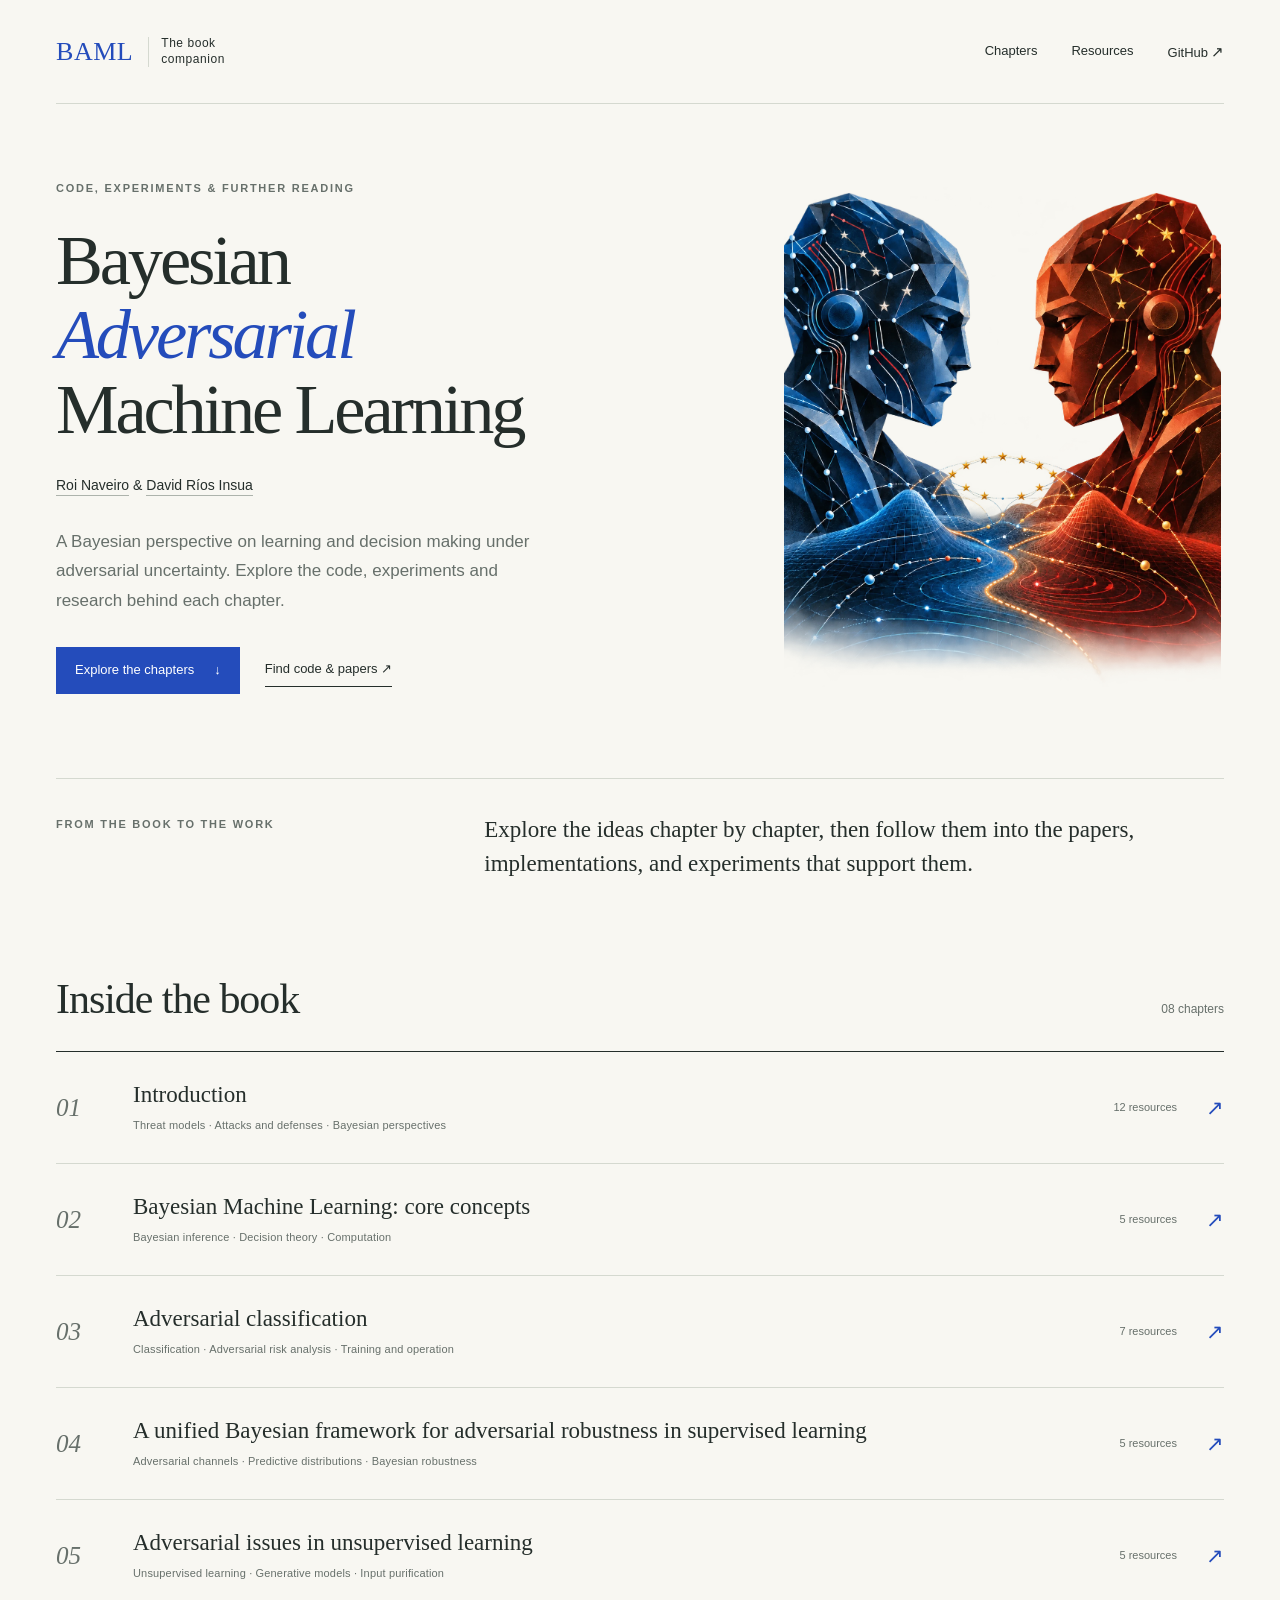
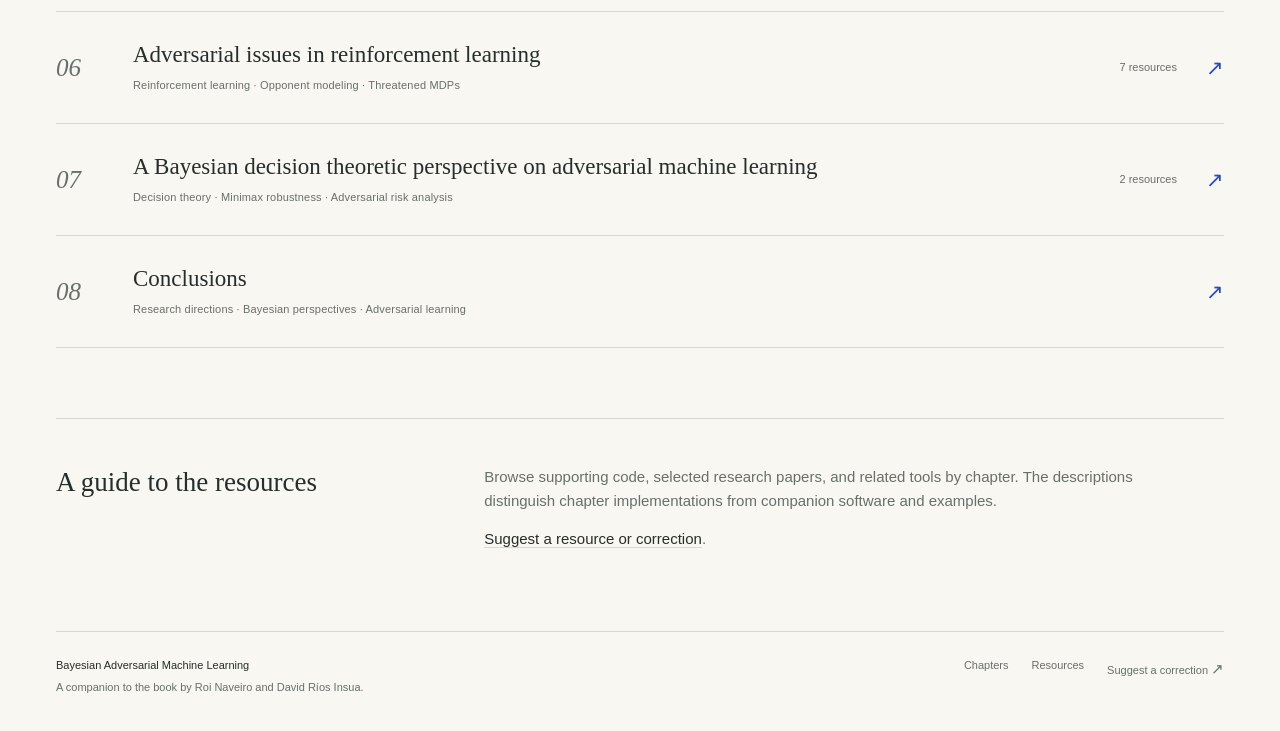
==== docs/index.html @ 81faee70 "Blend homepage artwork into the page background" ====
<!doctype html>
<html lang="en">
<head>
  <meta charset="utf-8">
  <meta name="viewport" content="width=device-width, initial-scale=1">
  <title>Bayesian Adversarial Machine Learning</title>
  <meta name="description" content="A Bayesian perspective on learning and decision making under adversarial uncertainty. Explore the code, experiments and research behind each chapter.">
  <meta name="theme-color" content="#f8f7f2">
  <meta property="og:type" content="website">
  <meta property="og:title" content="Bayesian Adversarial Machine Learning">
  <meta property="og:description" content="A Bayesian perspective on learning and decision making under adversarial uncertainty. Explore the code, experiments and research behind each chapter.">
  <meta property="og:url" content="https://bayesian-adversarial-ml.github.io/">
  <meta name="twitter:card" content="summary">
  <link rel="canonical" href="https://bayesian-adversarial-ml.github.io/">
  <link rel="icon" href="./assets/favicon.svg" type="image/svg+xml">
  <link rel="stylesheet" href="./assets/site.css">
  <script src="./assets/site.js" defer></script>
</head>
<body>
<a class="skip-link" href="#main">Skip to content</a>
<header class="site-header container">
  <a class="brand" href="./" aria-label="Bayesian Adversarial Machine Learning home"><span class="brand-mark" aria-hidden="true">BAML</span><span class="brand-name">The book<br>companion</span></a>
  <nav class="primary-nav" aria-label="Main navigation">
    <a href="./#chapters">Chapters</a>
    <a href="./resources/">Resources</a>
    <a href="https://github.com/bayesian-adversarial-ml">GitHub<span class="external-arrow" aria-hidden="true">↗</span></a>
  </nav>
</header>
<main id="main" class="container">
<section class="hero" aria-labelledby="book-title">
  <div class="hero-copy"><p class="eyebrow">Code, experiments &amp; further reading</p>
    <h1 id="book-title">Bayesian<br><em>Adversarial</em><br>Machine Learning</h1>
    <p class="authors"><a href="https://roinaveiro.github.io/">Roi Naveiro</a> <span aria-hidden="true">&amp;</span> <a href="https://www.davidriosinsua.es/">David Ríos Insua</a></p>
    <p class="hero-description">A Bayesian perspective on learning and decision making under adversarial uncertainty. Explore the code, experiments and research behind each chapter.</p>
    <div class="hero-actions"><a class="button" href="#chapters">Explore the chapters <span aria-hidden="true">↓</span></a><a class="text-link" href="resources/">Find code &amp; papers <span aria-hidden="true">↗</span></a></div>
  </div>
  <figure class="hero-art"><img src="assets/competing-agents-transparent.webp" width="1173" height="1341" alt="Two opposing AI robots with stars woven into their circuitry, facing one another across a probability landscape joined by a delicate orbit of golden stars." fetchpriority="high" decoding="async"></figure>
</section>
<section class="intro-band" aria-labelledby="reading-heading"><h2 id="reading-heading" class="eyebrow">From the book to the work</h2><p>Explore the ideas chapter by chapter, then follow them into the papers, implementations, and experiments that support them.</p></section>
<section class="chapters-section" id="chapters" aria-labelledby="chapters-heading">
  <div class="section-heading"><h2 id="chapters-heading">Inside the book</h2><span class="subtle">08 chapters</span></div>
  <div class="chapter-list"><a class="chapter-row" href="chapters/introduction/">
  <span class="chapter-number">01</span>
  <span><span class="chapter-name">Introduction</span><span class="chapter-topics">Threat models · Attacks and defenses · Bayesian perspectives</span></span>
  <span class="chapter-meta">12 resources</span><span class="row-arrow" aria-hidden="true">↗</span>
</a><a class="chapter-row" href="chapters/bayesian-machine-learning/">
  <span class="chapter-number">02</span>
  <span><span class="chapter-name">Bayesian Machine Learning: core concepts</span><span class="chapter-topics">Bayesian inference · Decision theory · Computation</span></span>
  <span class="chapter-meta">5 resources</span><span class="row-arrow" aria-hidden="true">↗</span>
</a><a class="chapter-row" href="chapters/adversarial-classification/">
  <span class="chapter-number">03</span>
  <span><span class="chapter-name">Adversarial classification</span><span class="chapter-topics">Classification · Adversarial risk analysis · Training and operation</span></span>
  <span class="chapter-meta">7 resources</span><span class="row-arrow" aria-hidden="true">↗</span>
</a><a class="chapter-row" href="chapters/bayesian-adversarial-robustness/">
  <span class="chapter-number">04</span>
  <span><span class="chapter-name">A unified Bayesian framework for adversarial robustness in supervised learning</span><span class="chapter-topics">Adversarial channels · Predictive distributions · Bayesian robustness</span></span>
  <span class="chapter-meta">5 resources</span><span class="row-arrow" aria-hidden="true">↗</span>
</a><a class="chapter-row" href="chapters/unsupervised-learning/">
  <span class="chapter-number">05</span>
  <span><span class="chapter-name">Adversarial issues in unsupervised learning</span><span class="chapter-topics">Unsupervised learning · Generative models · Input purification</span></span>
  <span class="chapter-meta">5 resources</span><span class="row-arrow" aria-hidden="true">↗</span>
</a><a class="chapter-row" href="chapters/reinforcement-learning/">
  <span class="chapter-number">06</span>
  <span><span class="chapter-name">Adversarial issues in reinforcement learning</span><span class="chapter-topics">Reinforcement learning · Opponent modeling · Threatened MDPs</span></span>
  <span class="chapter-meta">7 resources</span><span class="row-arrow" aria-hidden="true">↗</span>
</a><a class="chapter-row" href="chapters/decision-theory/">
  <span class="chapter-number">07</span>
  <span><span class="chapter-name">A Bayesian decision theoretic perspective on adversarial machine learning</span><span class="chapter-topics">Decision theory · Minimax robustness · Adversarial risk analysis</span></span>
  <span class="chapter-meta">2 resources</span><span class="row-arrow" aria-hidden="true">↗</span>
</a><a class="chapter-row" href="chapters/conclusions/">
  <span class="chapter-number">08</span>
  <span><span class="chapter-name">Conclusions</span><span class="chapter-topics">Research directions · Bayesian perspectives · Adversarial learning</span></span>
  <span class="chapter-meta"></span><span class="row-arrow" aria-hidden="true">↗</span>
</a></div>
</section>
<section class="about-band" aria-labelledby="about-heading"><h2 id="about-heading">A guide to the resources</h2><div><p>Browse supporting code, selected research papers, and related tools by chapter. The descriptions distinguish chapter implementations from companion software and examples.</p><p><a href="https://github.com/bayesian-adversarial-ml/bayesian-adversarial-ml.github.io/issues">Suggest a resource or correction</a>.</p></div></section>
</main>
<footer class="site-footer container">
  <div><span class="footer-title">Bayesian Adversarial Machine Learning</span>A companion to the book by Roi Naveiro and David Ríos Insua.</div>
  <nav class="footer-links" aria-label="Footer navigation"><a href="./#chapters">Chapters</a><a href="./resources/">Resources</a><a href="https://github.com/bayesian-adversarial-ml/bayesian-adversarial-ml.github.io/issues">Suggest a correction<span class="external-arrow" aria-hidden="true">↗</span></a></nav>
</footer>
</body>
</html>
---- docs/assets/site.css ----
:root{--paper:#f8f7f2;--ink:#252e2b;--muted:#67706b;--line:#d5d9d0;--blue:#244cbb;--soft:#eeede5;--serif:Georgia,'Times New Roman',serif;--sans:-apple-system,BlinkMacSystemFont,'Segoe UI',Helvetica,Arial,sans-serif}
*{box-sizing:border-box}html{scroll-behavior:smooth;scroll-padding-top:28px}body{margin:0;background:var(--paper);color:var(--ink);font-family:var(--sans);font-size:16px;line-height:1.6;-webkit-font-smoothing:antialiased}a{color:inherit;text-decoration:none}a:hover{color:var(--blue)}a:focus-visible,button:focus-visible,input:focus-visible,select:focus-visible{outline:3px solid var(--blue);outline-offset:5px}button,input,select{font:inherit}button,a{-webkit-tap-highlight-color:transparent}img,svg{max-width:100%;height:auto}button{cursor:pointer}[hidden]{display:none!important}.container{width:min(1240px,calc(100% - 112px));margin-inline:auto}.skip-link{position:fixed;left:24px;top:-80px;background:var(--ink);color:white;padding:12px 18px;z-index:10}.skip-link:focus{top:16px}.site-header{display:flex;align-items:center;justify-content:space-between;gap:24px;border-bottom:1px solid var(--line);min-height:104px}.brand{display:flex;align-items:center;gap:12px;line-height:1.3;font-size:12px;letter-spacing:.045em}.brand-mark{display:block;font:26px var(--serif);color:var(--blue);border-right:1px solid var(--line);padding-right:15px}.brand-name{max-width:130px}.primary-nav{display:flex;gap:34px;align-items:center;font-size:13px}.primary-nav a{padding:10px 0}.primary-nav a[aria-current=page]{color:var(--blue)}.external-arrow{display:inline-block;font-size:15px;margin-left:3px}.eyebrow,.section-kicker{font-size:11px;letter-spacing:.16em;text-transform:uppercase;font-weight:600;color:var(--muted);margin:0 0 25px}.hero{display:grid;grid-template-columns:1.18fr .82fr;gap:7.5%;align-items:center;padding:76px 0 84px}.hero h1{font:normal clamp(48px,5.5vw,78px)/1.06 var(--serif);letter-spacing:-.045em;margin:0 0 27px;max-width:720px}.hero h1 em{font-style:italic;color:var(--blue)}.authors{font-size:14px;line-height:1.8;margin:0 0 28px}.authors a{border-bottom:1px solid #adb3ac;padding-bottom:2px}.hero-description{max-width:475px;color:var(--muted);font-size:17px;line-height:1.75;margin:0}.hero-actions{display:flex;align-items:center;flex-wrap:wrap;gap:25px;margin-top:31px}.button{display:inline-flex;align-items:center;justify-content:center;gap:20px;background:var(--blue);color:#fff;padding:13px 19px;font-size:13px;min-height:46px}.button:hover{background:#1b3f9f;color:#fff}.text-link{font-size:13px;border-bottom:1px solid var(--ink);padding:6px 0}.hero-art{margin:0;align-self:center}.hero-art img{display:block;width:100%;max-height:500px;object-fit:contain}.hero-art figcaption{text-align:right;font-size:10px;color:var(--muted);margin-top:12px;letter-spacing:.035em}.intro-band{display:grid;grid-template-columns:1fr 2fr;gap:5%;border-top:1px solid var(--line);padding:34px 0 44px}.intro-band .eyebrow{margin:3px 0}.intro-band p{font:23px/1.5 var(--serif);margin:0;max-width:765px}.chapters-section{padding:49px 0 70px}.section-heading{display:flex;justify-content:space-between;align-items:baseline;gap:24px;margin-bottom:28px}.section-heading h2{font:normal 42px/1.15 var(--serif);letter-spacing:-.025em;margin:0}.section-heading .subtle{font-size:12px}.subtle{color:var(--muted)}.chapter-list{border-top:1px solid var(--ink)}.chapter-row{display:grid;grid-template-columns:58px 1fr 140px 28px;gap:19px;align-items:center;min-height:112px;border-bottom:1px solid var(--line);padding:22px 0}.chapter-row:hover .chapter-name{color:var(--blue)}.chapter-number{font:italic 25px var(--serif);color:var(--muted)}.chapter-name{font:normal 23px/1.3 var(--serif);transition:color .15s;max-width:740px}.chapter-topics{font-size:11px;color:var(--muted);display:block;letter-spacing:.015em;margin-top:7px}.chapter-meta{font-size:11px;color:var(--muted);text-align:right}.row-arrow{font-size:21px;color:var(--blue);text-align:right}.about-band{border-top:1px solid var(--line);display:grid;grid-template-columns:1fr 2fr;gap:5%;padding:46px 0 66px}.about-band h2{font:normal 27px/1.3 var(--serif);margin:0}.about-band p{color:var(--muted);max-width:720px;margin:0 0 14px;font-size:15px}.about-band a{color:var(--ink);border-bottom:1px solid var(--line)}.site-footer{border-top:1px solid var(--line);padding:25px 0 35px;display:flex;align-items:flex-start;justify-content:space-between;gap:24px;color:var(--muted);font-size:11px}.footer-links{display:flex;gap:23px;flex-wrap:wrap}.footer-title{color:var(--ink);display:block;margin-bottom:4px}.page-heading{padding:59px 0 46px;max-width:950px}.breadcrumbs{display:flex;align-items:center;gap:11px;color:var(--muted);font-size:12px;margin:0 0 41px}.breadcrumbs a{border-bottom:1px solid var(--line)}.page-heading .eyebrow{margin-bottom:19px}.page-heading h1{font:normal clamp(38px,4.6vw,62px)/1.12 var(--serif);letter-spacing:-.035em;margin:0 0 24px}.page-lead{font-size:17px;line-height:1.85;color:var(--muted);max-width:795px;margin:0}.chapter-layout{display:grid;grid-template-columns:220px minmax(0,1fr);gap:65px;padding:8px 0 80px}.chapter-sidebar{border-top:1px solid var(--line);padding-top:22px}.chapter-sidebar .eyebrow{font-size:10px;margin-bottom:15px}.topic-list{list-style:none;padding:0;margin:0 0 30px}.topic-list li{font-size:13px;padding:7px 0;color:var(--muted)}.sidebar-link{font-size:12px;border-bottom:1px solid var(--line);padding-bottom:3px}.resource-section{border-top:1px solid var(--ink);padding:20px 0 42px}.resource-section h2{font:normal 29px/1.25 var(--serif);margin:0 0 24px;letter-spacing:-.02em}.resource-item{padding:21px 0;border-bottom:1px solid var(--line)}.resource-item:first-of-type{padding-top:0}.resource-item:last-child{border-bottom:0;padding-bottom:0}.resource-item h3{font-size:17px;line-height:1.55;font-weight:500;margin:0 0 7px}.resource-item h3 a{color:var(--blue)}.resource-item h3 a:hover{text-decoration:underline;text-underline-offset:4px}.resource-item p{font-size:14px;color:var(--muted);margin:6px 0 0;line-height:1.7}.resource-item .resource-meta{font-size:12px;margin-top:3px}.resource-host{display:inline-block;color:var(--muted);font-size:11px;letter-spacing:.025em;margin-top:10px}.empty-slot{display:flex;align-items:center;gap:12px;color:var(--muted);font-size:13px;padding:5px 0}.empty-slot .dash{font:28px var(--serif);color:#a0a59e}.chapter-image{margin:0 0 40px}.chapter-image img{width:100%;display:block}.chapter-image figcaption{font-size:12px;color:var(--muted);padding-top:9px}.chapter-pagination{display:grid;grid-template-columns:1fr 1fr;gap:48px;border-top:1px solid var(--line);padding:30px 0 62px}.chapter-pagination a{max-width:450px}.chapter-pagination .next{text-align:right;justify-self:end}.chapter-pagination span{display:block;font-size:10px;letter-spacing:.12em;text-transform:uppercase;color:var(--muted);margin-bottom:10px}.chapter-pagination strong{font:normal 19px/1.5 var(--serif)}.resource-controls{display:grid;grid-template-columns:1fr 275px;gap:22px;border-top:1px solid var(--ink);padding-top:23px}.control-label{font-size:11px;letter-spacing:.075em;display:block;margin-bottom:9px;text-transform:uppercase;color:var(--muted)}.search-input,.chapter-select{width:100%;border:1px solid var(--line);background:transparent;color:var(--ink);border-radius:0;padding:12px 14px;min-height:49px;font-size:14px}.search-input::placeholder{color:#788078}.chapter-select{appearance:auto}.filter-bar{display:flex;align-items:center;justify-content:space-between;gap:20px;margin:23px 0 0;border-bottom:1px solid var(--line);padding-bottom:17px}.filter-buttons{display:flex;gap:8px}.filter-button{background:transparent;border:1px solid transparent;padding:7px 15px;color:var(--muted);font-size:12px}.filter-button[aria-pressed=true]{border-color:var(--ink);color:var(--ink)}.filter-button:hover{color:var(--blue)}.result-count{font-size:12px;color:var(--muted)}.resource-catalogue{padding-bottom:68px}.catalogue-row{display:grid;grid-template-columns:120px minmax(0,1fr) 30px;gap:28px;padding:27px 0;border-bottom:1px solid var(--line)}.catalogue-tag{font-size:10px;letter-spacing:.09em;text-transform:uppercase;color:var(--muted);padding-top:5px}.catalogue-tag span{display:block;font-size:11px;letter-spacing:0;text-transform:none;color:var(--blue);margin-top:7px}.catalogue-row h2{font-size:17px;font-weight:500;margin:0 0 6px;line-height:1.5}.catalogue-row h2 a{color:var(--blue)}.catalogue-row h2 a:hover{text-decoration:underline;text-underline-offset:4px}.catalogue-row p{margin:4px 0;color:var(--muted);font-size:13px;max-width:845px;line-height:1.7}.catalogue-row .resource-meta{font-size:12px}.catalogue-row .row-arrow{align-self:center}.empty-state{padding:50px 0;color:var(--muted);font-size:15px}.resource-note{font-size:12px;color:var(--muted);border-top:1px solid var(--line);padding:20px 0 44px;margin:0}.not-found{min-height:60vh;padding:90px 0}.not-found h1{font:normal 58px var(--serif);margin:0 0 15px}.not-found p{color:var(--muted);margin-bottom:30px}noscript p{color:var(--muted);font-size:13px}
@media(min-width:1450px){.hero h1{font-size:78px}.hero{gap:9%}}
@media(max-width:1000px){.container{width:calc(100% - 64px)}.hero{gap:6%;padding:57px 0 65px}.hero h1{font-size:58px}.hero-description{font-size:15px}.hero-actions{gap:16px}.hero-art img{max-height:460px}.chapter-layout{grid-template-columns:180px minmax(0,1fr);gap:35px}.chapter-row{grid-template-columns:42px 1fr 105px 20px;gap:14px}.chapter-name{font-size:21px}.resource-controls{grid-template-columns:1fr 230px}}
@media(max-width:760px){.container{width:calc(100% - 40px)}.site-header{min-height:87px;gap:20px}.primary-nav{gap:20px;font-size:12px}.brand-name{display:none}.brand-mark{border:0;padding-right:0}.hero{grid-template-columns:1fr;gap:38px;padding:44px 0}.hero h1{font-size:clamp(49px,9vw,70px);max-width:630px}.hero .eyebrow{margin-bottom:24px}.hero-description{font-size:16px;max-width:530px}.hero-art{max-width:420px;width:100%;margin:0 auto}.hero-art img{max-height:380px}.hero-art figcaption{text-align:center}.hero-actions{gap:24px}.intro-band,.about-band{grid-template-columns:1fr;gap:18px;padding:29px 0}.intro-band p{font-size:22px}.chapters-section{padding:35px 0 48px}.section-heading{margin-bottom:20px}.section-heading h2{font-size:35px}.chapter-row{grid-template-columns:32px 1fr 21px;gap:12px;min-height:108px;padding:21px 0}.chapter-meta{display:none}.chapter-name{font-size:20px}.chapter-number{font-size:22px}.chapter-topics{font-size:10px;line-height:1.7}.site-footer{flex-direction:column;gap:18px}.footer-links{gap:24px}.page-heading{padding:31px 0 34px}.breadcrumbs{margin-bottom:30px}.page-heading h1{font-size:40px}.page-lead{font-size:16px}.chapter-layout{display:flex;flex-direction:column;gap:24px;padding-bottom:34px}.chapter-sidebar{padding-top:17px}.topic-list{display:flex;gap:5px 20px;flex-wrap:wrap;margin-bottom:15px}.topic-list li{padding:0;font-size:12px}.chapter-sidebar .eyebrow{margin-bottom:12px}.chapter-content{min-width:0}.resource-section{padding-top:21px;padding-bottom:31px}.resource-section h2{font-size:26px}.resource-item h3{font-size:16px}.chapter-pagination{gap:24px;padding-bottom:42px}.chapter-pagination strong{font-size:17px}.resource-controls{grid-template-columns:1fr;gap:16px}.filter-bar{gap:10px}.filter-button{padding:7px 12px}.catalogue-row{grid-template-columns:70px minmax(0,1fr);gap:17px;padding:23px 0}.catalogue-row>.row-arrow{display:none}.catalogue-row h2{font-size:16px}.catalogue-row p{font-size:12px}.catalogue-tag{font-size:9px}.catalogue-tag span{font-size:10px}.resource-catalogue{padding-bottom:38px}}
@media(prefers-reduced-motion:reduce){html{scroll-behavior:auto}*{transition:none!important}}
@media print{.primary-nav,.hero-actions,.resource-controls,.filter-bar,.footer-links{display:none}.container{width:100%}body{background:white}.hero-art{max-width:250px}.hero{padding:30px 0}.hero h1{font-size:46px}.chapter-layout{display:block}.chapter-sidebar{display:none}.chapter-row,.resource-item,.catalogue-row{break-inside:avoid}a{color:inherit!important}}
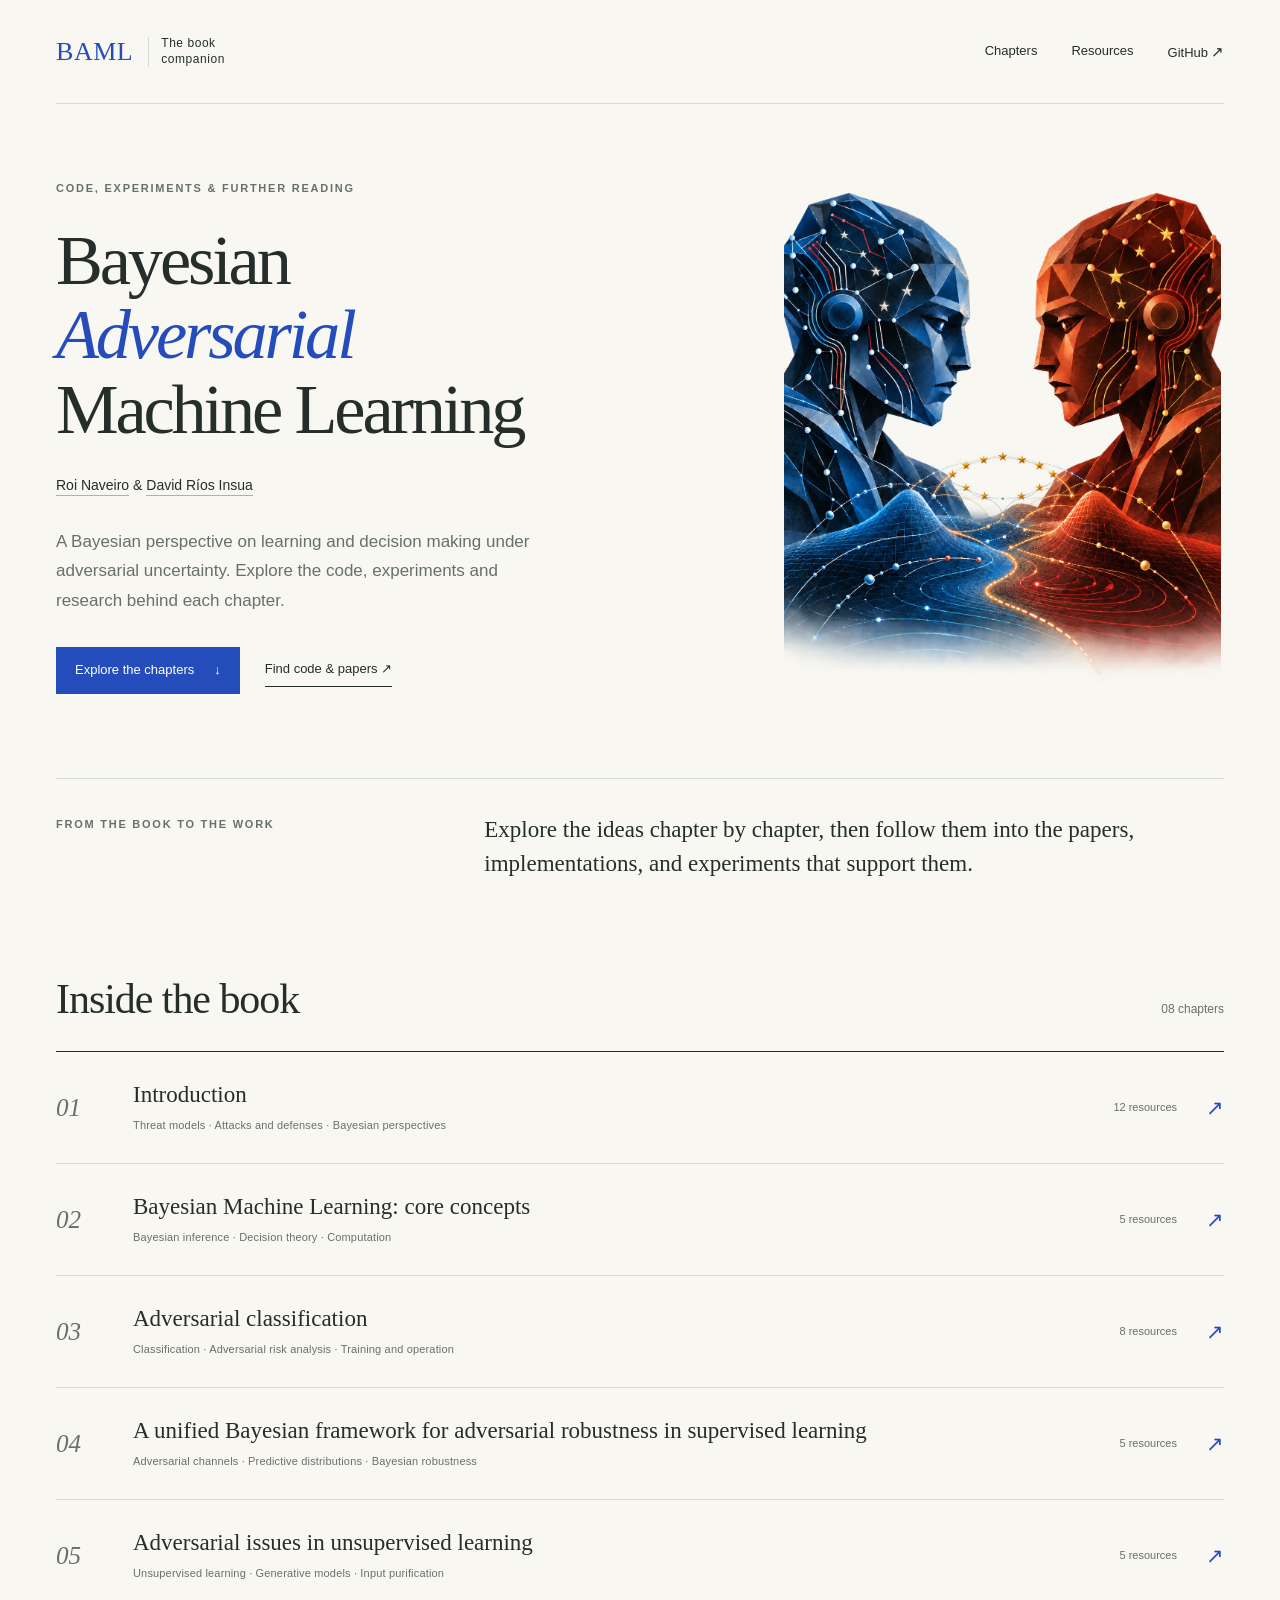
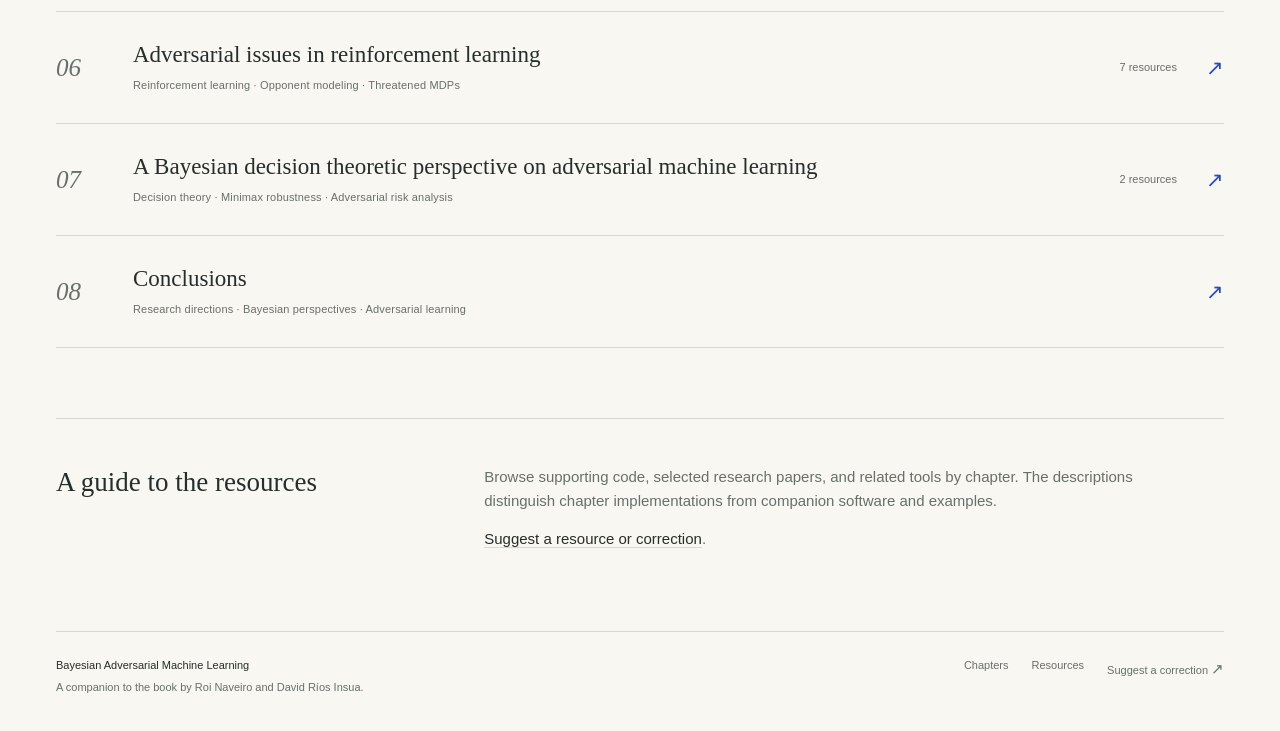
==== commit 25f06cd4: "Add ART documentation to Chapter 3 resources" ====
--- a/docs/index.html
+++ b/docs/index.html
@@ -50,7 +50,7 @@
 </a><a class="chapter-row" href="chapters/adversarial-classification/">
   <span class="chapter-number">03</span>
   <span><span class="chapter-name">Adversarial classification</span><span class="chapter-topics">Classification · Adversarial risk analysis · Training and operation</span></span>
-  <span class="chapter-meta">7 resources</span><span class="row-arrow" aria-hidden="true">↗</span>
+  <span class="chapter-meta">8 resources</span><span class="row-arrow" aria-hidden="true">↗</span>
 </a><a class="chapter-row" href="chapters/bayesian-adversarial-robustness/">
   <span class="chapter-number">04</span>
   <span><span class="chapter-name">A unified Bayesian framework for adversarial robustness in supervised learning</span><span class="chapter-topics">Adversarial channels · Predictive distributions · Bayesian robustness</span></span>
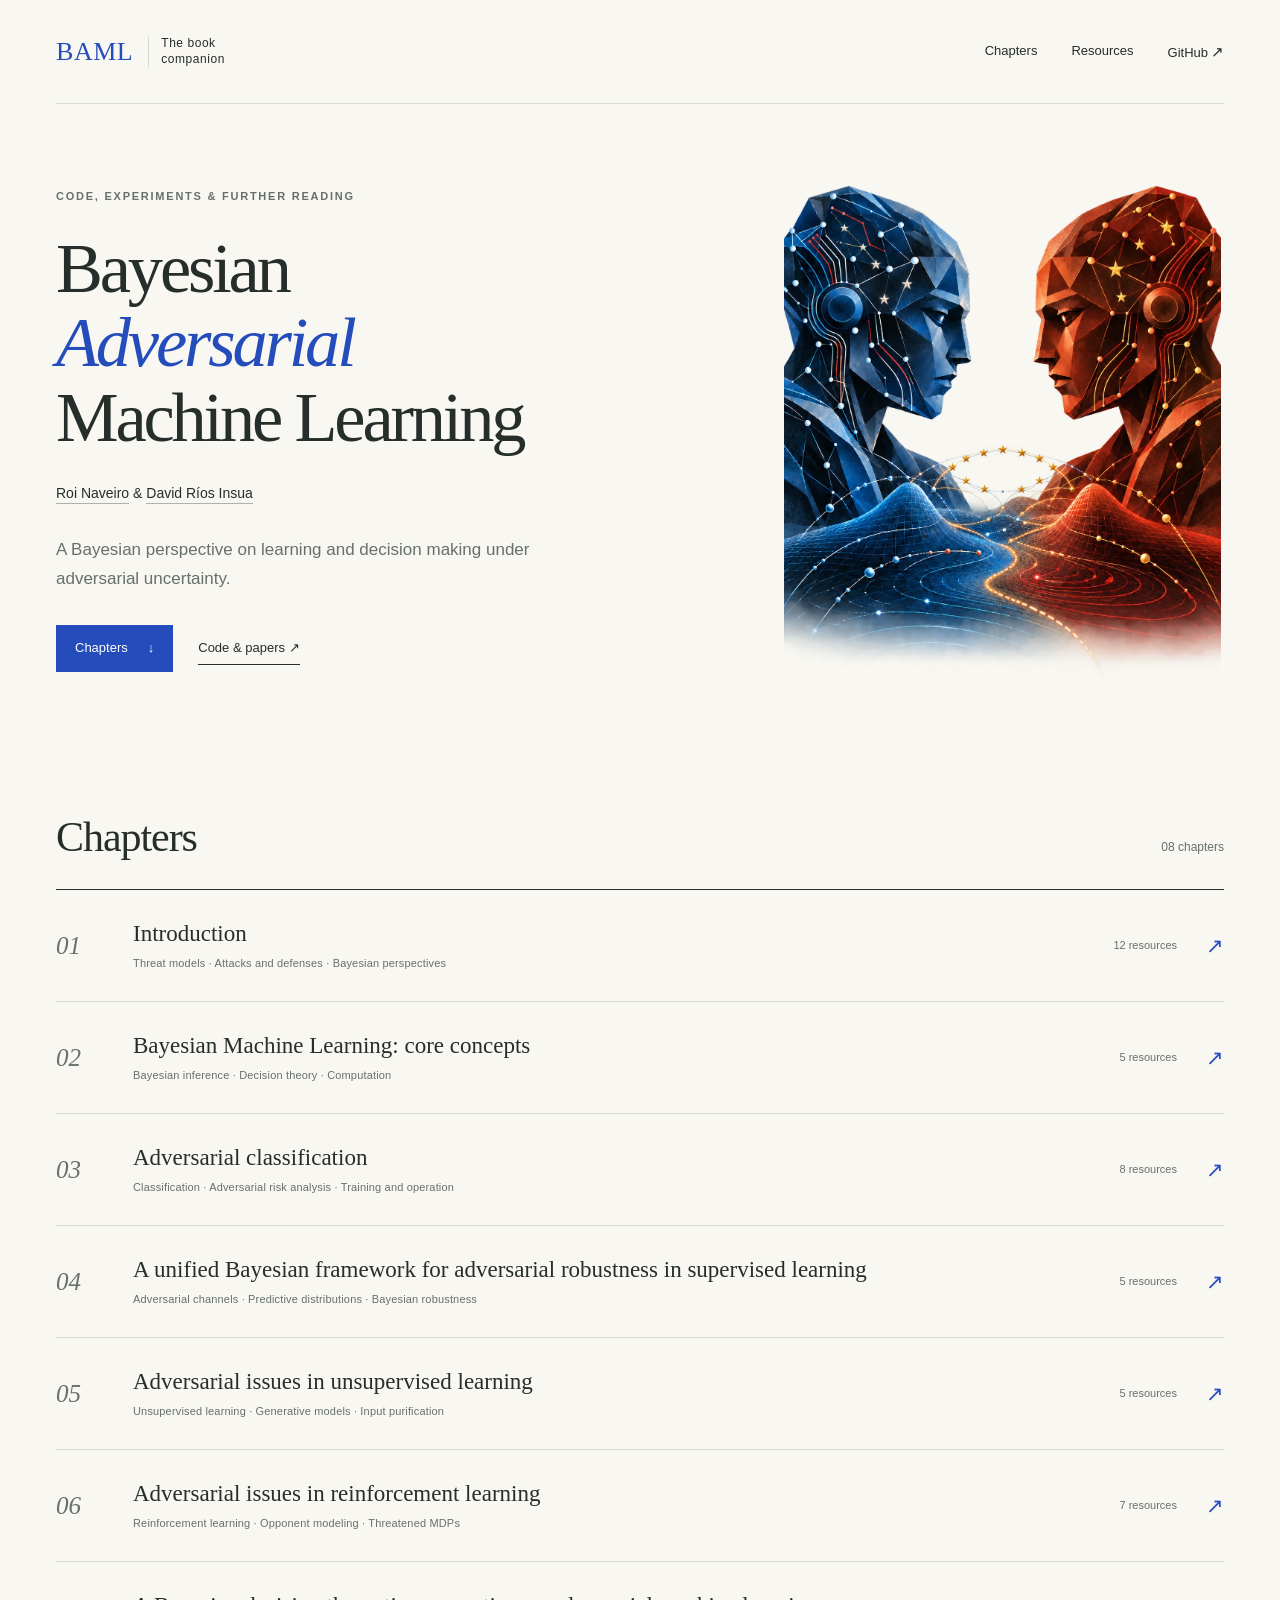
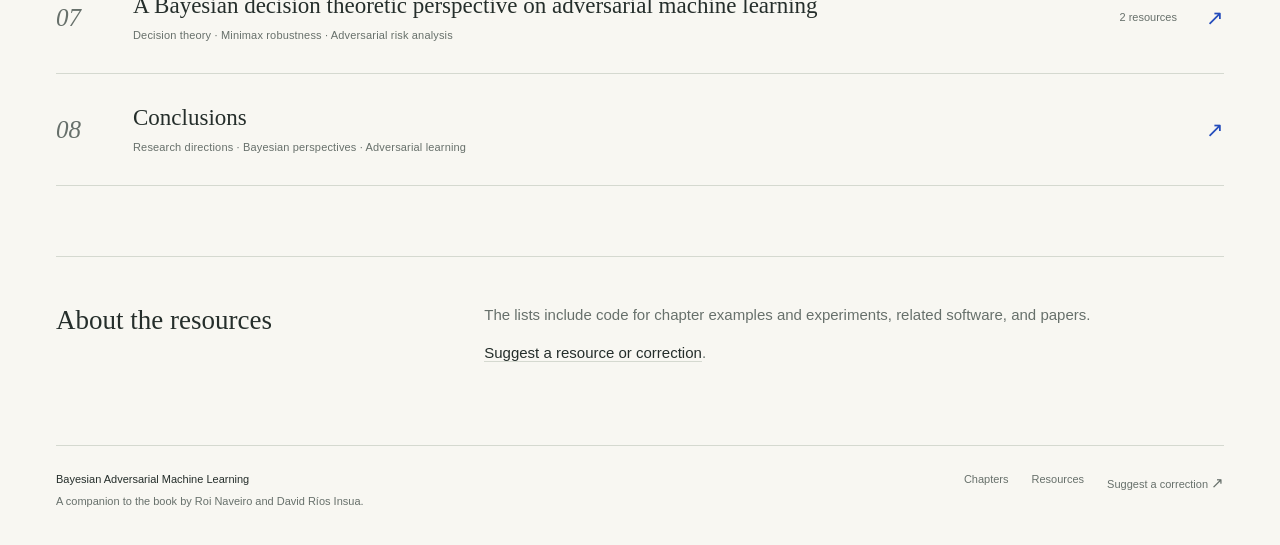
==== commit ddb8baf7: "Simplify website copy and remove promotional wording" ====
--- a/docs/index.html
+++ b/docs/index.html
@@ -4,11 +4,11 @@
   <meta charset="utf-8">
   <meta name="viewport" content="width=device-width, initial-scale=1">
   <title>Bayesian Adversarial Machine Learning</title>
-  <meta name="description" content="A Bayesian perspective on learning and decision making under adversarial uncertainty. Explore the code, experiments and research behind each chapter.">
+  <meta name="description" content="A Bayesian perspective on learning and decision making under adversarial uncertainty.">
   <meta name="theme-color" content="#f8f7f2">
   <meta property="og:type" content="website">
   <meta property="og:title" content="Bayesian Adversarial Machine Learning">
-  <meta property="og:description" content="A Bayesian perspective on learning and decision making under adversarial uncertainty. Explore the code, experiments and research behind each chapter.">
+  <meta property="og:description" content="A Bayesian perspective on learning and decision making under adversarial uncertainty.">
   <meta property="og:url" content="https://bayesian-adversarial-ml.github.io/">
   <meta name="twitter:card" content="summary">
   <link rel="canonical" href="https://bayesian-adversarial-ml.github.io/">
@@ -31,14 +31,13 @@
   <div class="hero-copy"><p class="eyebrow">Code, experiments &amp; further reading</p>
     <h1 id="book-title">Bayesian<br><em>Adversarial</em><br>Machine Learning</h1>
     <p class="authors"><a href="https://roinaveiro.github.io/">Roi Naveiro</a> <span aria-hidden="true">&amp;</span> <a href="https://www.davidriosinsua.es/">David Ríos Insua</a></p>
-    <p class="hero-description">A Bayesian perspective on learning and decision making under adversarial uncertainty. Explore the code, experiments and research behind each chapter.</p>
-    <div class="hero-actions"><a class="button" href="#chapters">Explore the chapters <span aria-hidden="true">↓</span></a><a class="text-link" href="resources/">Find code &amp; papers <span aria-hidden="true">↗</span></a></div>
+    <p class="hero-description">A Bayesian perspective on learning and decision making under adversarial uncertainty.</p>
+    <div class="hero-actions"><a class="button" href="#chapters">Chapters <span aria-hidden="true">↓</span></a><a class="text-link" href="resources/">Code &amp; papers <span aria-hidden="true">↗</span></a></div>
   </div>
   <figure class="hero-art"><img src="assets/competing-agents-transparent.webp" width="1173" height="1341" alt="Two opposing AI robots with stars woven into their circuitry, facing one another across a probability landscape joined by a delicate orbit of golden stars." fetchpriority="high" decoding="async"></figure>
 </section>
-<section class="intro-band" aria-labelledby="reading-heading"><h2 id="reading-heading" class="eyebrow">From the book to the work</h2><p>Explore the ideas chapter by chapter, then follow them into the papers, implementations, and experiments that support them.</p></section>
 <section class="chapters-section" id="chapters" aria-labelledby="chapters-heading">
-  <div class="section-heading"><h2 id="chapters-heading">Inside the book</h2><span class="subtle">08 chapters</span></div>
+  <div class="section-heading"><h2 id="chapters-heading">Chapters</h2><span class="subtle">08 chapters</span></div>
   <div class="chapter-list"><a class="chapter-row" href="chapters/introduction/">
   <span class="chapter-number">01</span>
   <span><span class="chapter-name">Introduction</span><span class="chapter-topics">Threat models · Attacks and defenses · Bayesian perspectives</span></span>
@@ -73,7 +72,7 @@
   <span class="chapter-meta"></span><span class="row-arrow" aria-hidden="true">↗</span>
 </a></div>
 </section>
-<section class="about-band" aria-labelledby="about-heading"><h2 id="about-heading">A guide to the resources</h2><div><p>Browse supporting code, selected research papers, and related tools by chapter. The descriptions distinguish chapter implementations from companion software and examples.</p><p><a href="https://github.com/bayesian-adversarial-ml/bayesian-adversarial-ml.github.io/issues">Suggest a resource or correction</a>.</p></div></section>
+<section class="about-band" aria-labelledby="about-heading"><h2 id="about-heading">About the resources</h2><div><p>The lists include code for chapter examples and experiments, related software, and papers.</p><p><a href="https://github.com/bayesian-adversarial-ml/bayesian-adversarial-ml.github.io/issues">Suggest a resource or correction</a>.</p></div></section>
 </main>
 <footer class="site-footer container">
   <div><span class="footer-title">Bayesian Adversarial Machine Learning</span>A companion to the book by Roi Naveiro and David Ríos Insua.</div>
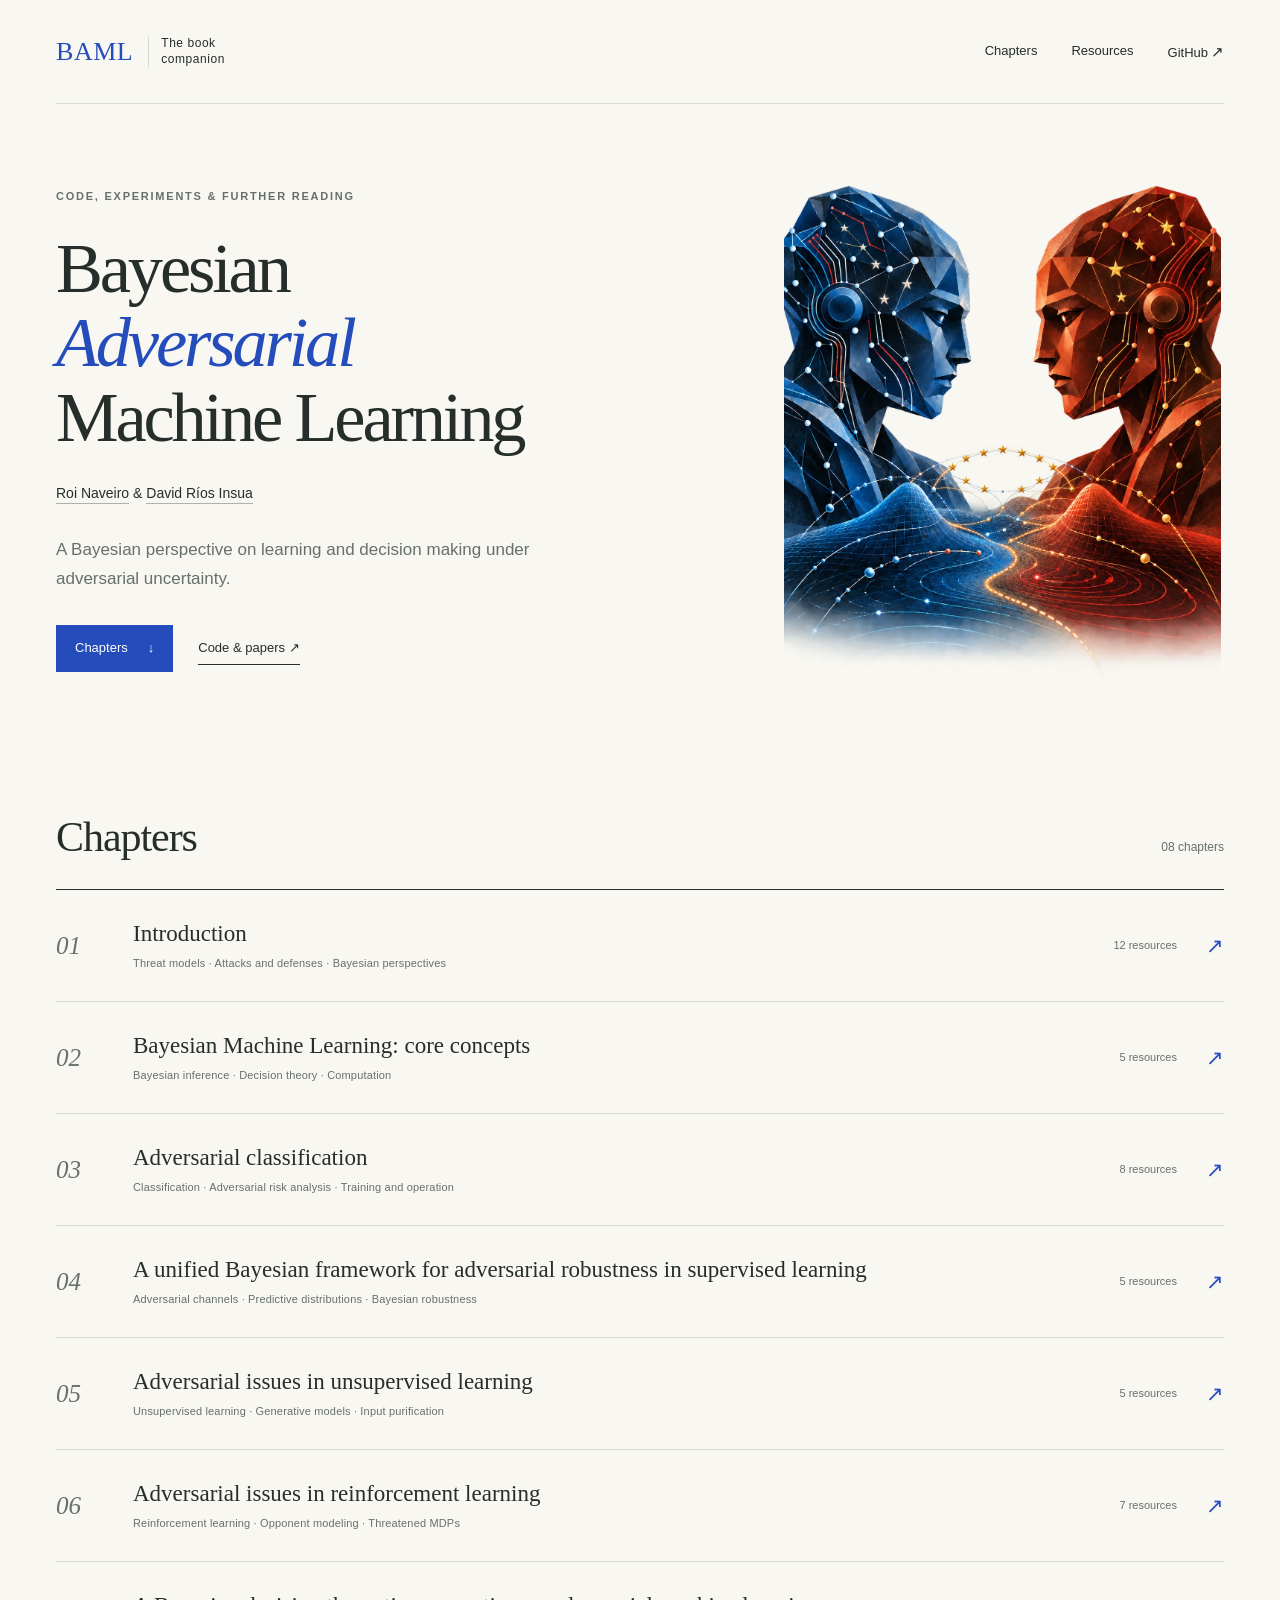
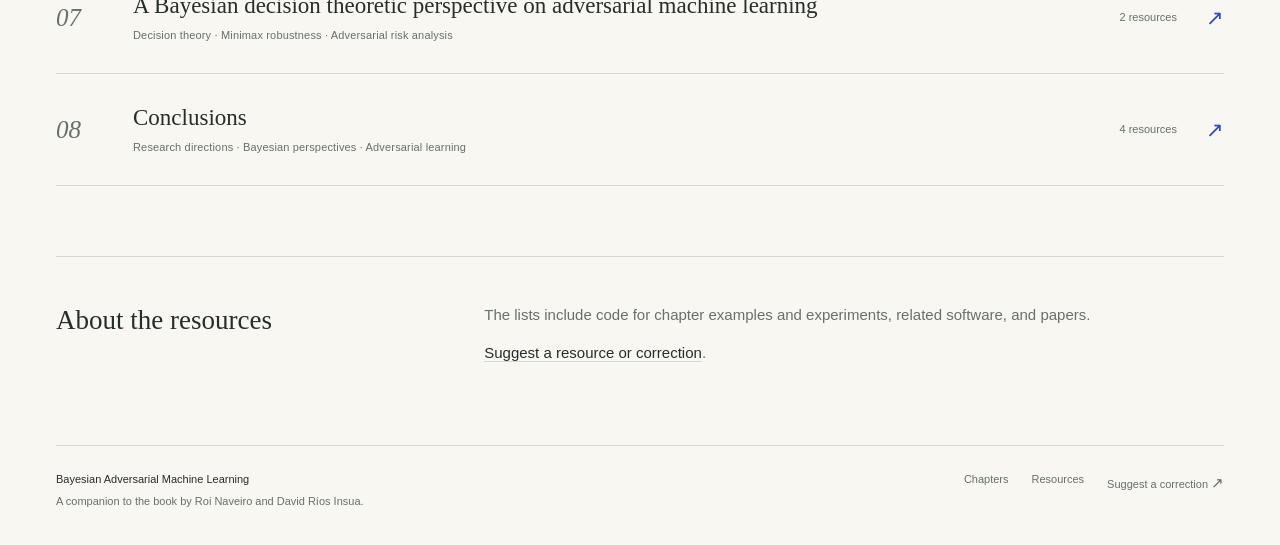
==== commit 0b659a9f: "Add AI risk videos and article to chapter 8 resources" ====
--- a/docs/index.html
+++ b/docs/index.html
@@ -69,7 +69,7 @@
 </a><a class="chapter-row" href="chapters/conclusions/">
   <span class="chapter-number">08</span>
   <span><span class="chapter-name">Conclusions</span><span class="chapter-topics">Research directions · Bayesian perspectives · Adversarial learning</span></span>
-  <span class="chapter-meta"></span><span class="row-arrow" aria-hidden="true">↗</span>
+  <span class="chapter-meta">4 resources</span><span class="row-arrow" aria-hidden="true">↗</span>
 </a></div>
 </section>
 <section class="about-band" aria-labelledby="about-heading"><h2 id="about-heading">About the resources</h2><div><p>The lists include code for chapter examples and experiments, related software, and papers.</p><p><a href="https://github.com/bayesian-adversarial-ml/bayesian-adversarial-ml.github.io/issues">Suggest a resource or correction</a>.</p></div></section>
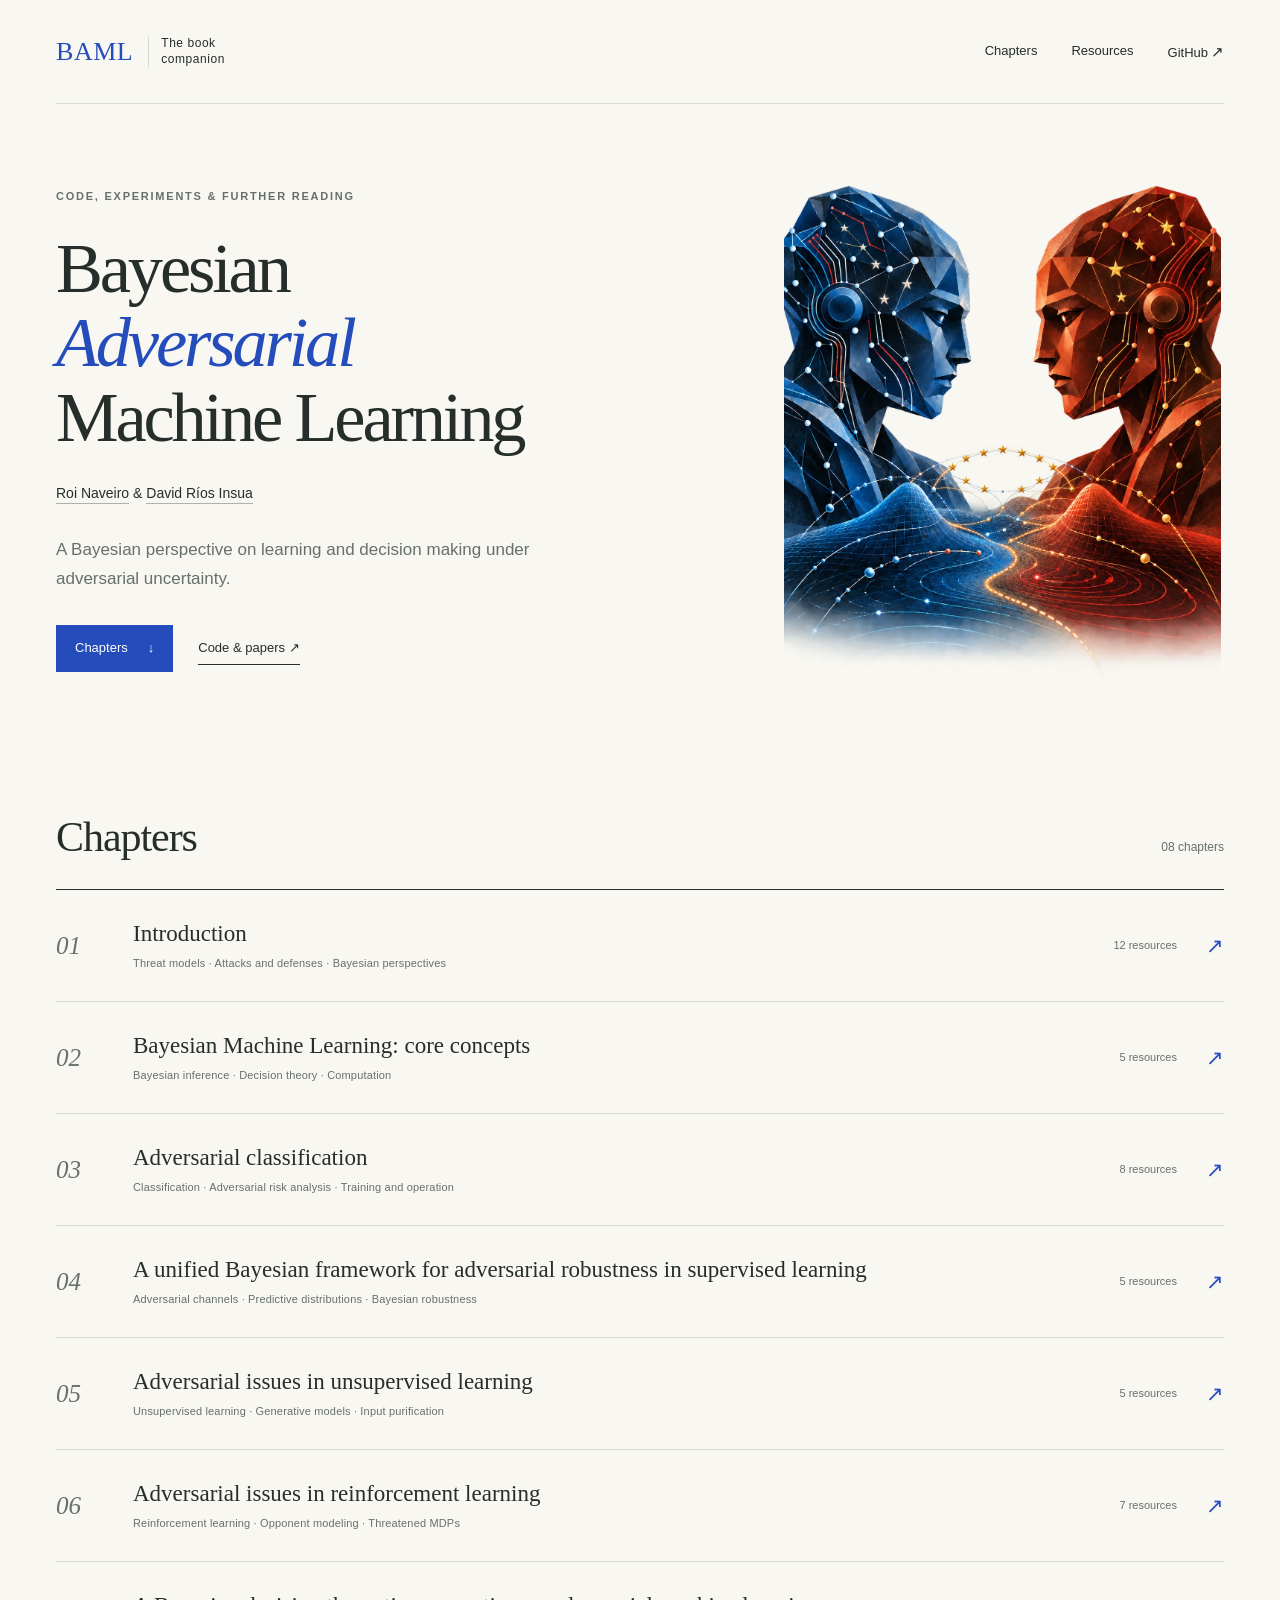
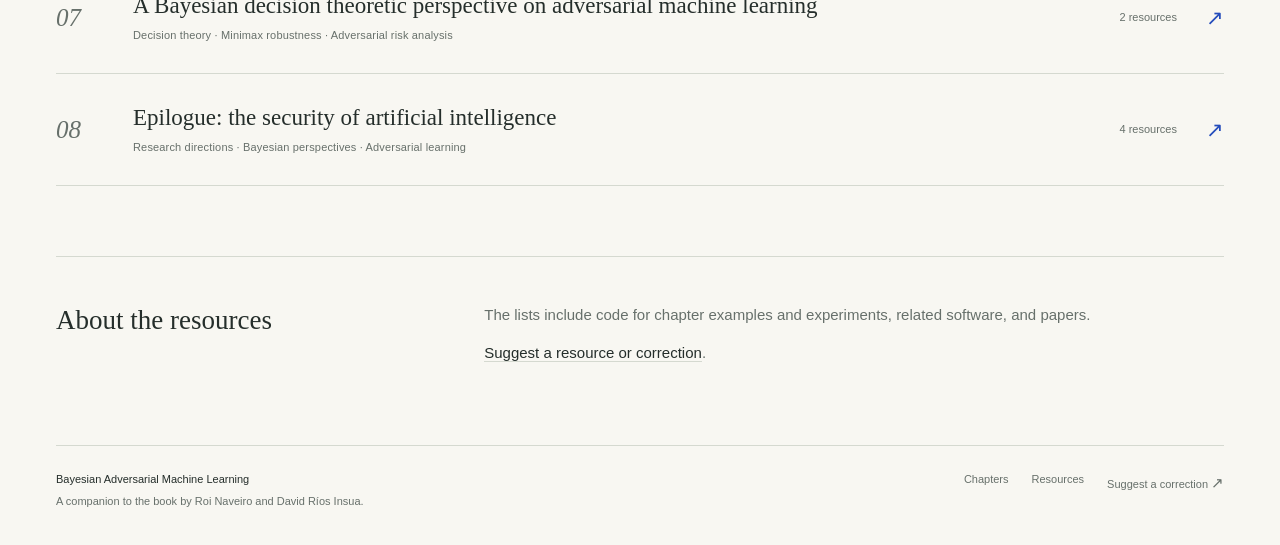
==== commit 915f432e: "Match chapter 8 website title to the manuscript" ====
--- a/docs/index.html
+++ b/docs/index.html
@@ -68,7 +68,7 @@
   <span class="chapter-meta">2 resources</span><span class="row-arrow" aria-hidden="true">↗</span>
 </a><a class="chapter-row" href="chapters/conclusions/">
   <span class="chapter-number">08</span>
-  <span><span class="chapter-name">Conclusions</span><span class="chapter-topics">Research directions · Bayesian perspectives · Adversarial learning</span></span>
+  <span><span class="chapter-name">Epilogue: the security of artificial intelligence</span><span class="chapter-topics">Research directions · Bayesian perspectives · Adversarial learning</span></span>
   <span class="chapter-meta">4 resources</span><span class="row-arrow" aria-hidden="true">↗</span>
 </a></div>
 </section>
@@ -78,5 +78,6 @@
   <div><span class="footer-title">Bayesian Adversarial Machine Learning</span>A companion to the book by Roi Naveiro and David Ríos Insua.</div>
   <nav class="footer-links" aria-label="Footer navigation"><a href="./#chapters">Chapters</a><a href="./resources/">Resources</a><a href="https://github.com/bayesian-adversarial-ml/bayesian-adversarial-ml.github.io/issues">Suggest a correction<span class="external-arrow" aria-hidden="true">↗</span></a></nav>
 </footer>
+  <script data-goatcounter="https://roinaveiro.goatcounter.com/count" async src="https://gc.zgo.at/count.js"></script>
 </body>
 </html>
